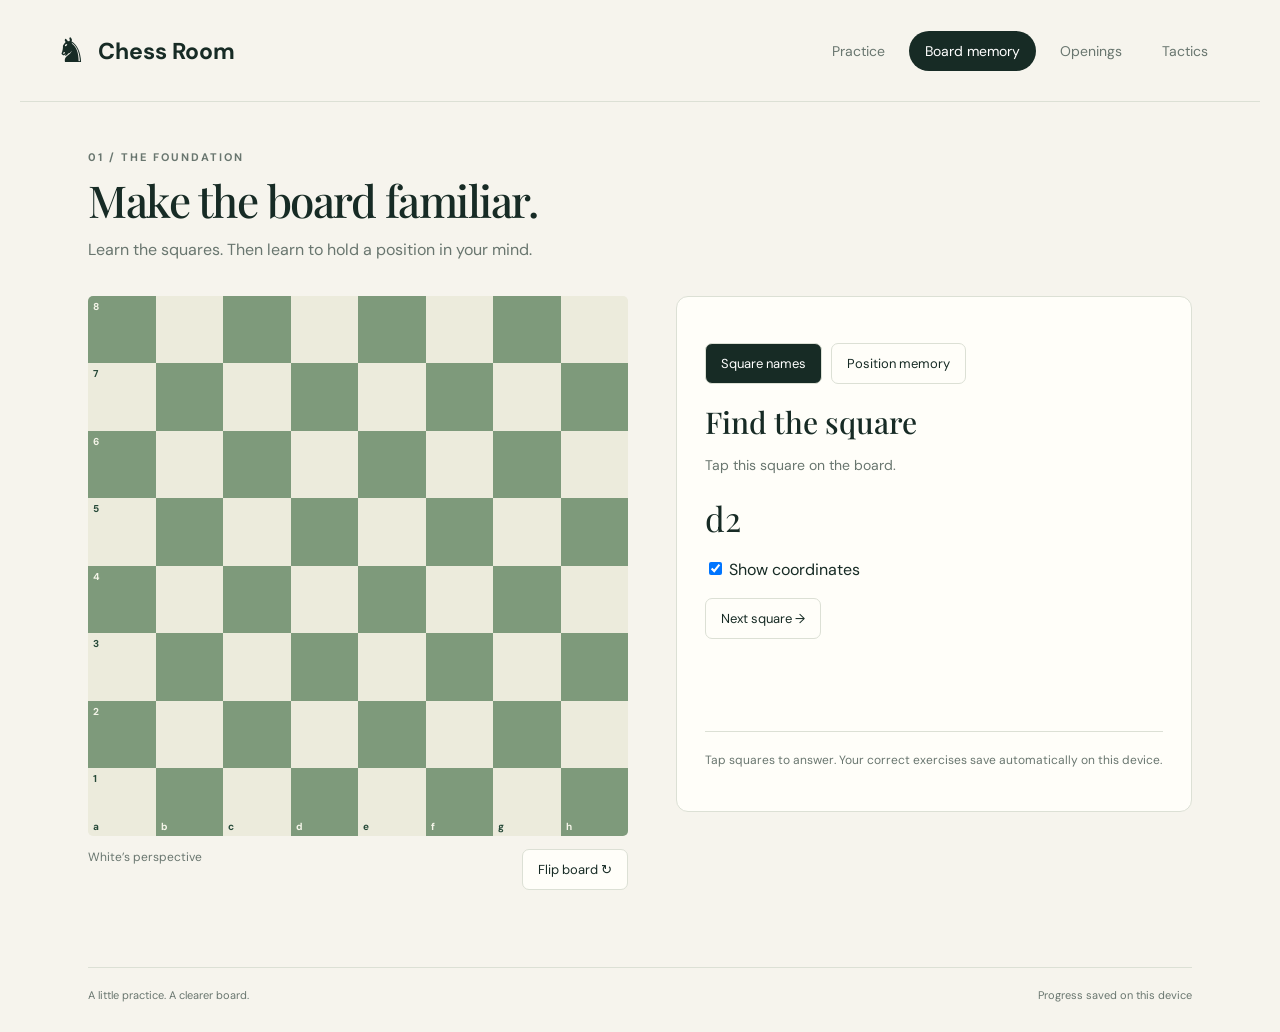
==== board.html @ 27b31d3d "Build mobile chess practice pages and Pages deployment" ====
<!doctype html>
<html lang="en"><head><meta charset="utf-8"><meta name="viewport" content="width=device-width,initial-scale=1"><meta name="theme-color" content="#172b25"><title>Board memory · Chess Room</title><link rel="stylesheet" href="styles.css"><script src="app.js" defer></script></head><body data-page="board"><div id="app"></div></body></html>
---- styles.css ----
@import url('https://fonts.googleapis.com/css2?family=DM+Sans:wght@400;500;600;700&family=Playfair+Display:wght@500;600&display=swap');
:root{--bg:#f6f4ed;--ink:#172b25;--muted:#69766f;--line:#dce0d5;--accent:#d4ee93;--white:#fffef9}*{box-sizing:border-box}body{margin:0;background:var(--bg);color:var(--ink);font-family:'DM Sans',system-ui,sans-serif}a{color:inherit;text-decoration:none}button,select{font:inherit}button,a,select{-webkit-tap-highlight-color:transparent}button{cursor:pointer}header{max-width:1240px;margin:auto;display:flex;align-items:center;justify-content:space-between;padding:28px 36px;border-bottom:1px solid var(--line);gap:20px}.brand{font-weight:700;font-size:23px;display:flex;align-items:center;gap:12px}.brand span{font-size:34px}nav{display:flex;gap:8px}nav a{font-size:14px;padding:11px 16px;border-radius:24px;color:var(--muted)}nav a.active{background:var(--ink);color:white}main{max-width:1168px;margin:0 auto;padding:48px 32px 64px}.eyebrow{font-size:11px;font-weight:700;letter-spacing:2px;text-transform:uppercase;color:var(--muted)}h1,h2,h3,p{margin-top:0}h1{font-family:'Playfair Display',Georgia,serif;font-weight:500;font-size:clamp(38px,5vw,62px);line-height:1.1;letter-spacing:-1.5px;margin-bottom:20px}h2{font-family:'Playfair Display',Georgia,serif;font-weight:500;font-size:30px}h3{font-size:20px}p{line-height:1.7;color:var(--muted)}.hero{display:grid;grid-template-columns:1.1fr 1fr;align-items:center;gap:64px;padding:20px 0 52px}.hero p{max-width:420px}.hero .board-wrap{max-width:390px;transform:rotate(-3deg);margin:auto;box-shadow:0 24px 60px #172b251a;border:12px solid var(--white);border-radius:8px}.pill{display:inline-flex;gap:7px;align-items:center;border:1px solid var(--line);border-radius:20px;padding:7px 12px;font-size:11px;color:var(--muted);margin-bottom:24px}.dot{width:6px;height:6px;background:#688f3c;border-radius:50%}.button,button.primary{display:inline-flex;justify-content:center;align-items:center;background:var(--ink);color:white;border:0;border-radius:8px;padding:14px 22px;font-weight:600;font-size:14px;gap:22px}.button:hover,button.primary:hover{background:#2c4c3e}.button.light{background:var(--accent);color:var(--ink)}.section-line{display:flex;align-items:center;justify-content:space-between;border-top:1px solid var(--line);padding-top:30px;margin-bottom:24px}.section-line h2{margin:0}.section-line span{font-size:12px;color:var(--muted)}.cards{display:grid;grid-template-columns:repeat(3,1fr);gap:20px}.card{border:1px solid var(--line);background:var(--white);padding:28px;border-radius:12px;display:flex;flex-direction:column}.card:hover{border-color:#93a483}.card .icon{font-size:32px;width:54px;height:54px;background:#edf0e5;border-radius:10px;display:grid;place-items:center;margin-bottom:24px}.card small{font-size:10px;text-transform:uppercase;letter-spacing:1.6px;color:var(--muted);margin-bottom:10px}.card p{font-size:14px;flex:1}.card .go{font-weight:600;font-size:13px;display:flex;justify-content:space-between;padding-top:20px;border-top:1px solid var(--line)}.stats{display:flex;gap:40px;padding:28px 0;margin-top:20px;font-size:12px;color:var(--muted)}.stats strong{font-size:25px;display:block;color:var(--ink);margin-bottom:3px}footer{max-width:1104px;margin:auto;padding:20px 0 30px;border-top:1px solid var(--line);font-size:11px;color:var(--muted);display:flex;justify-content:space-between;gap:16px}.practice-head{margin-bottom:32px}.practice-head h1{font-size:44px;margin:12px 0}.workspace{display:grid;grid-template-columns:minmax(280px,540px) 1fr;gap:48px;align-items:start}.board-wrap{width:100%;position:relative}.chessboard{display:grid;grid-template-columns:repeat(8,1fr);width:100%;aspect-ratio:1;border-radius:5px;overflow:hidden}.square{position:relative;border:0;border-radius:0;padding:0;background:#ecebdc;color:#264938;display:flex;align-items:center;justify-content:center;min-width:0;aspect-ratio:1}.square.dark{background:#7e9a7b}.square.selected{background:#e3c86e}.square.marked{box-shadow:inset 0 0 0 5px #e6be52}.square.correct{background:#b7dd70}.piece{font-family:'Segoe UI Symbol','DejaVu Sans',serif;font-size:clamp(24px,5vw,53px);line-height:1;color:#172b25}.piece.white{color:#fffef4;text-shadow:0 1px 1px #172b25,1px 0 #172b25,-1px 0 #172b25,0 -1px #172b25}.coord{position:absolute;font-size:10px;font-weight:700;left:5px;bottom:3px;color:#264938}.rank{top:4px;bottom:auto}.square.dark .coord{color:#f5f5e9}.square:focus-visible{outline:3px solid #f1aa26;outline-offset:-3px}.board-meta{display:flex;justify-content:space-between;margin:13px 0;font-size:12px;color:var(--muted)}.panel{background:var(--white);border:1px solid var(--line);border-radius:12px;padding:28px}.panel h2{margin-bottom:12px}.panel p{font-size:14px}.controls{display:flex;flex-wrap:wrap;gap:9px;margin:18px 0}.controls button,.secondary{border:1px solid var(--line);background:var(--white);border-radius:7px;padding:11px 15px;color:var(--ink);font-size:13px}.controls button.active{background:var(--ink);color:white}.field{display:block;font-size:12px;font-weight:600;margin:20px 0 8px}select{width:100%;border:1px solid var(--line);padding:12px;border-radius:7px;background:var(--white);color:var(--ink)}.prompt{font-family:'Playfair Display',Georgia,serif;font-size:34px;color:var(--ink);margin:18px 0}.feedback{min-height:52px;font-size:14px;line-height:1.6;margin:20px 0;color:var(--muted)}.feedback.success{color:#3d6c27}.moves{font-family:monospace;font-size:14px;line-height:2;background:#f0f2e8;padding:14px;border-radius:7px;margin:20px 0}.note{padding-top:18px;border-top:1px solid var(--line);font-size:12px!important}.palette{display:flex;gap:6px;flex-wrap:wrap}.palette button{width:42px;height:46px;border:1px solid var(--line);border-radius:5px;background:#eceddf;font-size:30px;font-family:'Segoe UI Symbol',serif}.palette button.active{outline:2px solid #496b3b}.palette button.white{color:white;text-shadow:1px 1px #172b25,-1px -1px #172b25}.hidden{visibility:hidden}button:disabled{opacity:.45;cursor:default}@media(min-width:1100px){.piece{font-size:52px}}@media(max-width:700px){header{padding:16px;display:block}.brand{font-size:21px;margin-bottom:16px}nav{justify-content:space-between;gap:2px}nav a{padding:10px 12px;font-size:12px}main{padding:30px 18px 40px}.hero{grid-template-columns:1fr;gap:28px;padding:0 0 40px}.hero .board-wrap{max-width:280px}.cards{grid-template-columns:1fr;gap:12px}.card{padding:22px}.card .icon{margin-bottom:16px}.workspace{grid-template-columns:1fr;gap:20px}.panel{padding:22px}.piece{font-size:clamp(28px,9vw,48px)}.practice-head h1{font-size:36px}.section-line{align-items:flex-start;gap:12px}.section-line span{max-width:110px;text-align:right}.stats{gap:26px}.coord{font-size:9px}footer{margin:0 18px}.hero h1{max-width:400px}}
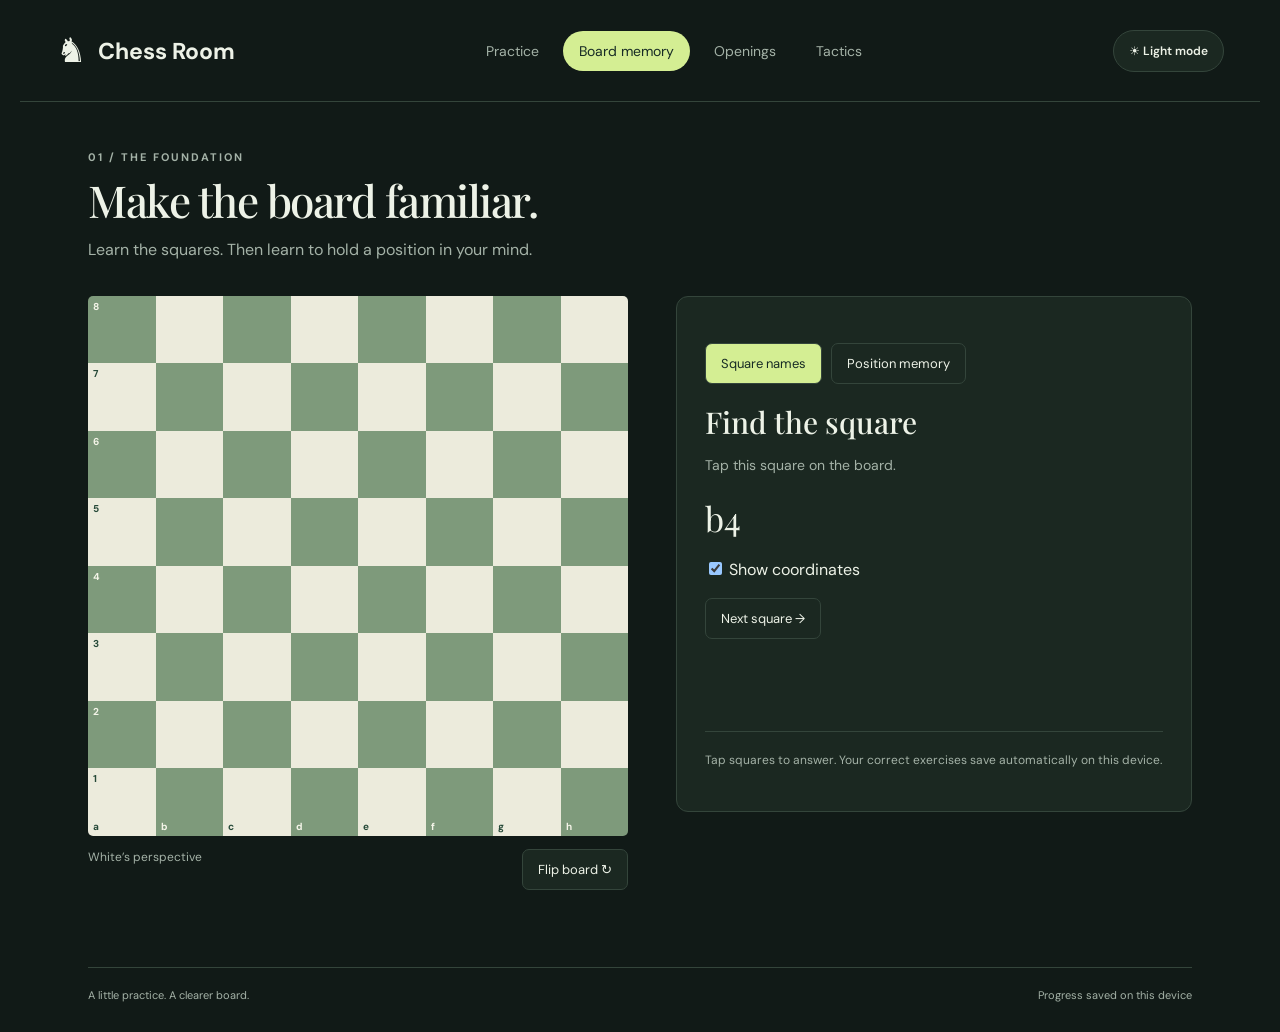
==== commit d453a4d4: "Default to dark mode with persistent theme toggle" ====
--- a/board.html
+++ b/board.html
@@ -1,2 +1,2 @@
 <!doctype html>
-<html lang="en"><head><meta charset="utf-8"><meta name="viewport" content="width=device-width,initial-scale=1"><meta name="theme-color" content="#172b25"><title>Board memory · Chess Room</title><link rel="stylesheet" href="styles.css"><script src="app.js" defer></script></head><body data-page="board"><div id="app"></div></body></html>
+<html lang="en"><head><meta charset="utf-8"><meta name="viewport" content="width=device-width,initial-scale=1"><meta name="theme-color" content="#172b25"><title>Board memory · Chess Room</title><script src="theme.js"></script><link rel="stylesheet" href="styles.css"><script src="app.js" defer></script></head><body data-page="board"><div id="app"></div></body></html>
--- a/styles.css
+++ b/styles.css
@@ -1,2 +1,15 @@
 @import url('https://fonts.googleapis.com/css2?family=DM+Sans:wght@400;500;600;700&family=Playfair+Display:wght@500;600&display=swap');
 :root{--bg:#f6f4ed;--ink:#172b25;--muted:#69766f;--line:#dce0d5;--accent:#d4ee93;--white:#fffef9}*{box-sizing:border-box}body{margin:0;background:var(--bg);color:var(--ink);font-family:'DM Sans',system-ui,sans-serif}a{color:inherit;text-decoration:none}button,select{font:inherit}button,a,select{-webkit-tap-highlight-color:transparent}button{cursor:pointer}header{max-width:1240px;margin:auto;display:flex;align-items:center;justify-content:space-between;padding:28px 36px;border-bottom:1px solid var(--line);gap:20px}.brand{font-weight:700;font-size:23px;display:flex;align-items:center;gap:12px}.brand span{font-size:34px}nav{display:flex;gap:8px}nav a{font-size:14px;padding:11px 16px;border-radius:24px;color:var(--muted)}nav a.active{background:var(--ink);color:white}main{max-width:1168px;margin:0 auto;padding:48px 32px 64px}.eyebrow{font-size:11px;font-weight:700;letter-spacing:2px;text-transform:uppercase;color:var(--muted)}h1,h2,h3,p{margin-top:0}h1{font-family:'Playfair Display',Georgia,serif;font-weight:500;font-size:clamp(38px,5vw,62px);line-height:1.1;letter-spacing:-1.5px;margin-bottom:20px}h2{font-family:'Playfair Display',Georgia,serif;font-weight:500;font-size:30px}h3{font-size:20px}p{line-height:1.7;color:var(--muted)}.hero{display:grid;grid-template-columns:1.1fr 1fr;align-items:center;gap:64px;padding:20px 0 52px}.hero p{max-width:420px}.hero .board-wrap{max-width:390px;transform:rotate(-3deg);margin:auto;box-shadow:0 24px 60px #172b251a;border:12px solid var(--white);border-radius:8px}.pill{display:inline-flex;gap:7px;align-items:center;border:1px solid var(--line);border-radius:20px;padding:7px 12px;font-size:11px;color:var(--muted);margin-bottom:24px}.dot{width:6px;height:6px;background:#688f3c;border-radius:50%}.button,button.primary{display:inline-flex;justify-content:center;align-items:center;background:var(--ink);color:white;border:0;border-radius:8px;padding:14px 22px;font-weight:600;font-size:14px;gap:22px}.button:hover,button.primary:hover{background:#2c4c3e}.button.light{background:var(--accent);color:var(--ink)}.section-line{display:flex;align-items:center;justify-content:space-between;border-top:1px solid var(--line);padding-top:30px;margin-bottom:24px}.section-line h2{margin:0}.section-line span{font-size:12px;color:var(--muted)}.cards{display:grid;grid-template-columns:repeat(3,1fr);gap:20px}.card{border:1px solid var(--line);background:var(--white);padding:28px;border-radius:12px;display:flex;flex-direction:column}.card:hover{border-color:#93a483}.card .icon{font-size:32px;width:54px;height:54px;background:#edf0e5;border-radius:10px;display:grid;place-items:center;margin-bottom:24px}.card small{font-size:10px;text-transform:uppercase;letter-spacing:1.6px;color:var(--muted);margin-bottom:10px}.card p{font-size:14px;flex:1}.card .go{font-weight:600;font-size:13px;display:flex;justify-content:space-between;padding-top:20px;border-top:1px solid var(--line)}.stats{display:flex;gap:40px;padding:28px 0;margin-top:20px;font-size:12px;color:var(--muted)}.stats strong{font-size:25px;display:block;color:var(--ink);margin-bottom:3px}footer{max-width:1104px;margin:auto;padding:20px 0 30px;border-top:1px solid var(--line);font-size:11px;color:var(--muted);display:flex;justify-content:space-between;gap:16px}.practice-head{margin-bottom:32px}.practice-head h1{font-size:44px;margin:12px 0}.workspace{display:grid;grid-template-columns:minmax(280px,540px) 1fr;gap:48px;align-items:start}.board-wrap{width:100%;position:relative}.chessboard{display:grid;grid-template-columns:repeat(8,1fr);width:100%;aspect-ratio:1;border-radius:5px;overflow:hidden}.square{position:relative;border:0;border-radius:0;padding:0;background:#ecebdc;color:#264938;display:flex;align-items:center;justify-content:center;min-width:0;aspect-ratio:1}.square.dark{background:#7e9a7b}.square.selected{background:#e3c86e}.square.marked{box-shadow:inset 0 0 0 5px #e6be52}.square.correct{background:#b7dd70}.piece{font-family:'Segoe UI Symbol','DejaVu Sans',serif;font-size:clamp(24px,5vw,53px);line-height:1;color:#172b25}.piece.white{color:#fffef4;text-shadow:0 1px 1px #172b25,1px 0 #172b25,-1px 0 #172b25,0 -1px #172b25}.coord{position:absolute;font-size:10px;font-weight:700;left:5px;bottom:3px;color:#264938}.rank{top:4px;bottom:auto}.square.dark .coord{color:#f5f5e9}.square:focus-visible{outline:3px solid #f1aa26;outline-offset:-3px}.board-meta{display:flex;justify-content:space-between;margin:13px 0;font-size:12px;color:var(--muted)}.panel{background:var(--white);border:1px solid var(--line);border-radius:12px;padding:28px}.panel h2{margin-bottom:12px}.panel p{font-size:14px}.controls{display:flex;flex-wrap:wrap;gap:9px;margin:18px 0}.controls button,.secondary{border:1px solid var(--line);background:var(--white);border-radius:7px;padding:11px 15px;color:var(--ink);font-size:13px}.controls button.active{background:var(--ink);color:white}.field{display:block;font-size:12px;font-weight:600;margin:20px 0 8px}select{width:100%;border:1px solid var(--line);padding:12px;border-radius:7px;background:var(--white);color:var(--ink)}.prompt{font-family:'Playfair Display',Georgia,serif;font-size:34px;color:var(--ink);margin:18px 0}.feedback{min-height:52px;font-size:14px;line-height:1.6;margin:20px 0;color:var(--muted)}.feedback.success{color:#3d6c27}.moves{font-family:monospace;font-size:14px;line-height:2;background:#f0f2e8;padding:14px;border-radius:7px;margin:20px 0}.note{padding-top:18px;border-top:1px solid var(--line);font-size:12px!important}.palette{display:flex;gap:6px;flex-wrap:wrap}.palette button{width:42px;height:46px;border:1px solid var(--line);border-radius:5px;background:#eceddf;font-size:30px;font-family:'Segoe UI Symbol',serif}.palette button.active{outline:2px solid #496b3b}.palette button.white{color:white;text-shadow:1px 1px #172b25,-1px -1px #172b25}.hidden{visibility:hidden}button:disabled{opacity:.45;cursor:default}@media(min-width:1100px){.piece{font-size:52px}}@media(max-width:700px){header{padding:16px;display:block}.brand{font-size:21px;margin-bottom:16px}nav{justify-content:space-between;gap:2px}nav a{padding:10px 12px;font-size:12px}main{padding:30px 18px 40px}.hero{grid-template-columns:1fr;gap:28px;padding:0 0 40px}.hero .board-wrap{max-width:280px}.cards{grid-template-columns:1fr;gap:12px}.card{padding:22px}.card .icon{margin-bottom:16px}.workspace{grid-template-columns:1fr;gap:20px}.panel{padding:22px}.piece{font-size:clamp(28px,9vw,48px)}.practice-head h1{font-size:36px}.section-line{align-items:flex-start;gap:12px}.section-line span{max-width:110px;text-align:right}.stats{gap:26px}.coord{font-size:9px}footer{margin:0 18px}.hero h1{max-width:400px}}
+/* Theme surfaces keep the chessboard's familiar green and cream squares. */
+:root{color-scheme:dark;--bg:#111a17;--ink:#edf2e7;--muted:#a4b2a7;--line:#34453b;--accent:#d4ee93;--white:#1b2821;--soft:#28382c;--action:#d4ee93;--action-ink:#172b25;--action-hover:#e0f5b2;--success:#b8df8c}
+:root[data-theme="light"]{color-scheme:light;--bg:#f6f4ed;--ink:#172b25;--muted:#69766f;--line:#dce0d5;--white:#fffef9;--soft:#edf0e5;--action:#172b25;--action-ink:#fff;--action-hover:#2c4c3e;--success:#3d6c27}
+nav a.active,.button,button.primary,.controls button.active{background:var(--action);color:var(--action-ink)}
+.button:hover,button.primary:hover{background:var(--action-hover)}
+.card .icon,.moves{background:var(--soft)}
+.feedback.success{color:var(--success)}
+.palette button{color:#172b25}
+.theme-toggle{flex-shrink:0;border:1px solid var(--line);border-radius:24px;background:var(--white);color:var(--ink);padding:11px 15px;font-size:12px;font-weight:600;min-height:42px}
+.theme-toggle:hover{background:var(--soft)}
+.theme-toggle:focus-visible,a:focus-visible,button:focus-visible,select:focus-visible{outline:2px solid var(--accent);outline-offset:3px}
+@media(max-width:850px) and (min-width:701px){header{flex-wrap:wrap}nav{order:3;width:100%;justify-content:center}}
+@media(max-width:700px){header{display:grid;grid-template-columns:1fr auto;gap:16px 8px}.brand{margin-bottom:0}nav{grid-column:1 / -1;grid-row:2}.theme-toggle{grid-column:2;grid-row:1;padding:10px 12px}}
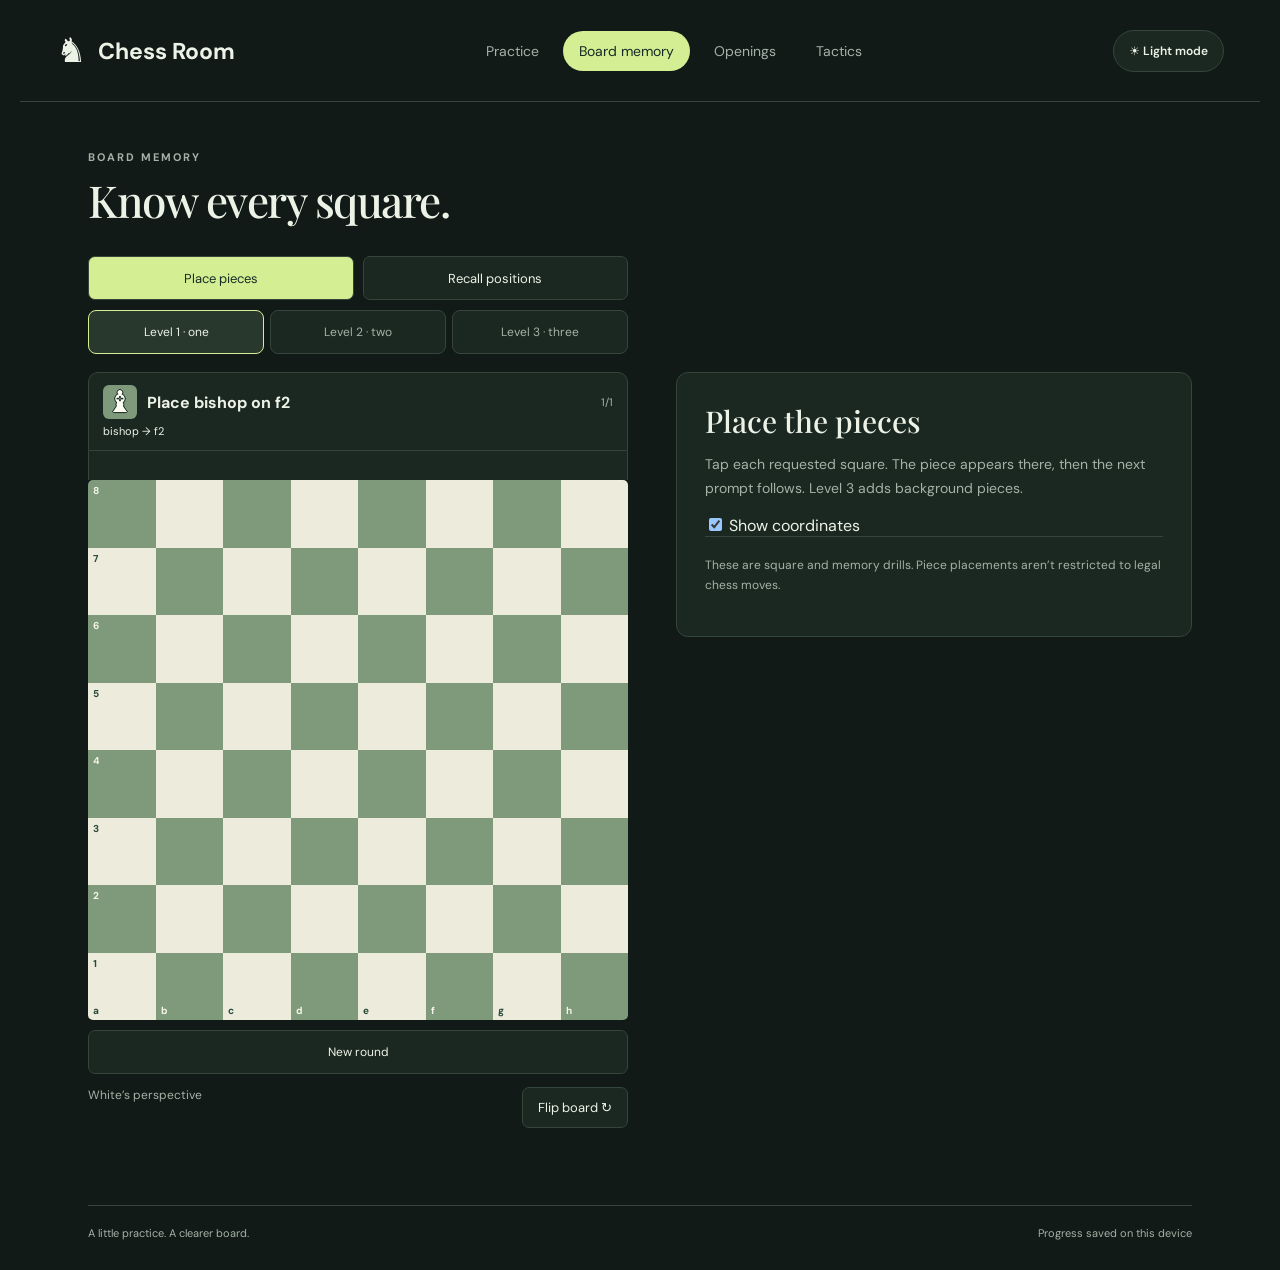
==== commit 12792ff5: "Make chess practice phone-first with leveled memory and side repertoires" ====
--- a/board.html
+++ b/board.html
@@ -1,2 +1,2 @@
 <!doctype html>
-<html lang="en"><head><meta charset="utf-8"><meta name="viewport" content="width=device-width,initial-scale=1"><meta name="theme-color" content="#172b25"><title>Board memory · Chess Room</title><script src="theme.js"></script><link rel="stylesheet" href="styles.css"><script src="app.js" defer></script></head><body data-page="board"><div id="app"></div></body></html>
+<html lang="en"><head><meta charset="utf-8"><meta name="viewport" content="width=device-width,initial-scale=1"><meta name="theme-color" content="#172b25"><title>Board memory · Chess Room</title><script src="theme.js?v=3"></script><link rel="stylesheet" href="styles.css?v=3"><script src="board-practice.js?v=3" defer></script><script src="app.js?v=3" defer></script></head><body data-page="board"><div id="app"></div></body></html>
--- a/styles.css
+++ b/styles.css
@@ -13,3 +13,42 @@
 .theme-toggle:focus-visible,a:focus-visible,button:focus-visible,select:focus-visible{outline:2px solid var(--accent);outline-offset:3px}
 @media(max-width:850px) and (min-width:701px){header{flex-wrap:wrap}nav{order:3;width:100%;justify-content:center}}
 @media(max-width:700px){header{display:grid;grid-template-columns:1fr auto;gap:16px 8px}.brand{margin-bottom:0}nav{grid-column:1 / -1;grid-row:2}.theme-toggle{grid-column:2;grid-row:1;padding:10px 12px}}
+/* Keep the question, answer controls, and board in one phone-sized practice area. */
+.practice-top{max-width:540px;margin-bottom:18px}
+.practice-top .controls{margin:0 0 10px;display:flex}
+.mode-controls button{flex:1;min-height:44px}
+.level-controls{display:flex;gap:6px}
+.level-controls button{flex:1;min-height:44px;border:1px solid var(--line);border-radius:8px;background:var(--white);color:var(--muted);padding:8px;font-size:12px}
+.level-controls button.active{background:var(--soft);color:var(--ink);border-color:var(--accent)}
+.board-task{min-height:65px;background:var(--white);padding:12px 14px;border:1px solid var(--line);border-radius:10px 10px 0 0;display:flex;flex-direction:column;justify-content:center;gap:5px;font-size:16px}
+.task-row{display:flex;align-items:center;gap:10px}
+.task-piece.piece{font-size:30px;background:#7e9a7b;border-radius:6px;min-width:34px;text-align:center;padding:2px}
+.step-count{font-size:11px;color:var(--muted);margin-left:auto;white-space:nowrap}
+.task-detail{font-size:12px;color:var(--muted);line-height:1.5}
+.target-list{display:flex;gap:10px;flex-wrap:wrap;font-size:11px;color:var(--muted)}
+.target-list .current{color:var(--ink)}.target-list .complete{color:var(--success)}
+.board-feedback{background:var(--white);padding:0 14px 9px;min-height:29px;color:var(--muted);font-size:12px;line-height:1.5;border-left:1px solid var(--line);border-right:1px solid var(--line)}
+.board-feedback.success{color:var(--success)}
+.board-actions{display:flex;gap:8px;margin-top:10px}
+.board-actions button{flex:1;min-height:44px;padding:10px 8px;font-size:12px}
+.board-task .palette{margin-top:3px}.board-task .palette button{min-width:44px;min-height:44px}.board-task .palette .eraser{font-size:22px}
+.sr-only{position:absolute;width:1px;height:1px;padding:0;overflow:hidden;clip:rect(0,0,0,0);white-space:nowrap;border:0}
+@media(max-width:700px){
+ body:not([data-page="home"]) header{padding:10px 14px;gap:8px}
+ body:not([data-page="home"]) .brand{font-size:18px}
+ body:not([data-page="home"]) .brand span{font-size:27px}
+ body:not([data-page="home"]) main{padding:16px 14px 32px}
+ .practice-head{margin-bottom:14px}.practice-head .eyebrow{display:none}.practice-head h1{font-family:'DM Sans',system-ui,sans-serif;font-size:22px;letter-spacing:-.4px;margin:0}.practice-head>p{display:none}
+ .practice-top{margin-bottom:12px}.practice-top .controls{margin-bottom:8px}
+ .workspace{gap:16px}.board-meta{margin:8px 0}.board-meta .secondary{min-height:36px;padding:7px 12px}
+ .board-task{padding:10px 12px;min-height:62px}.board-feedback{padding:0 12px 7px;min-height:26px}
+ .board-actions{margin-top:8px}.practice-help{padding:18px}.practice-help h2{font-size:23px}.practice-help p{margin-bottom:14px}
+ .opening-picker select{min-height:44px;padding:10px}
+ .task-row strong{font-size:15px}
+}
+@media(max-height:700px) and (max-width:700px){
+ body:not([data-page="home"]) .practice-head{display:none}
+ body:not([data-page="home"]) main{padding-top:10px}
+ .board-wrap{max-width:min(100%,calc(100svh - 320px));margin:0 auto}
+ body[data-page="openings"] .board-wrap{max-width:min(100%,calc(100svh - 310px))}
+}
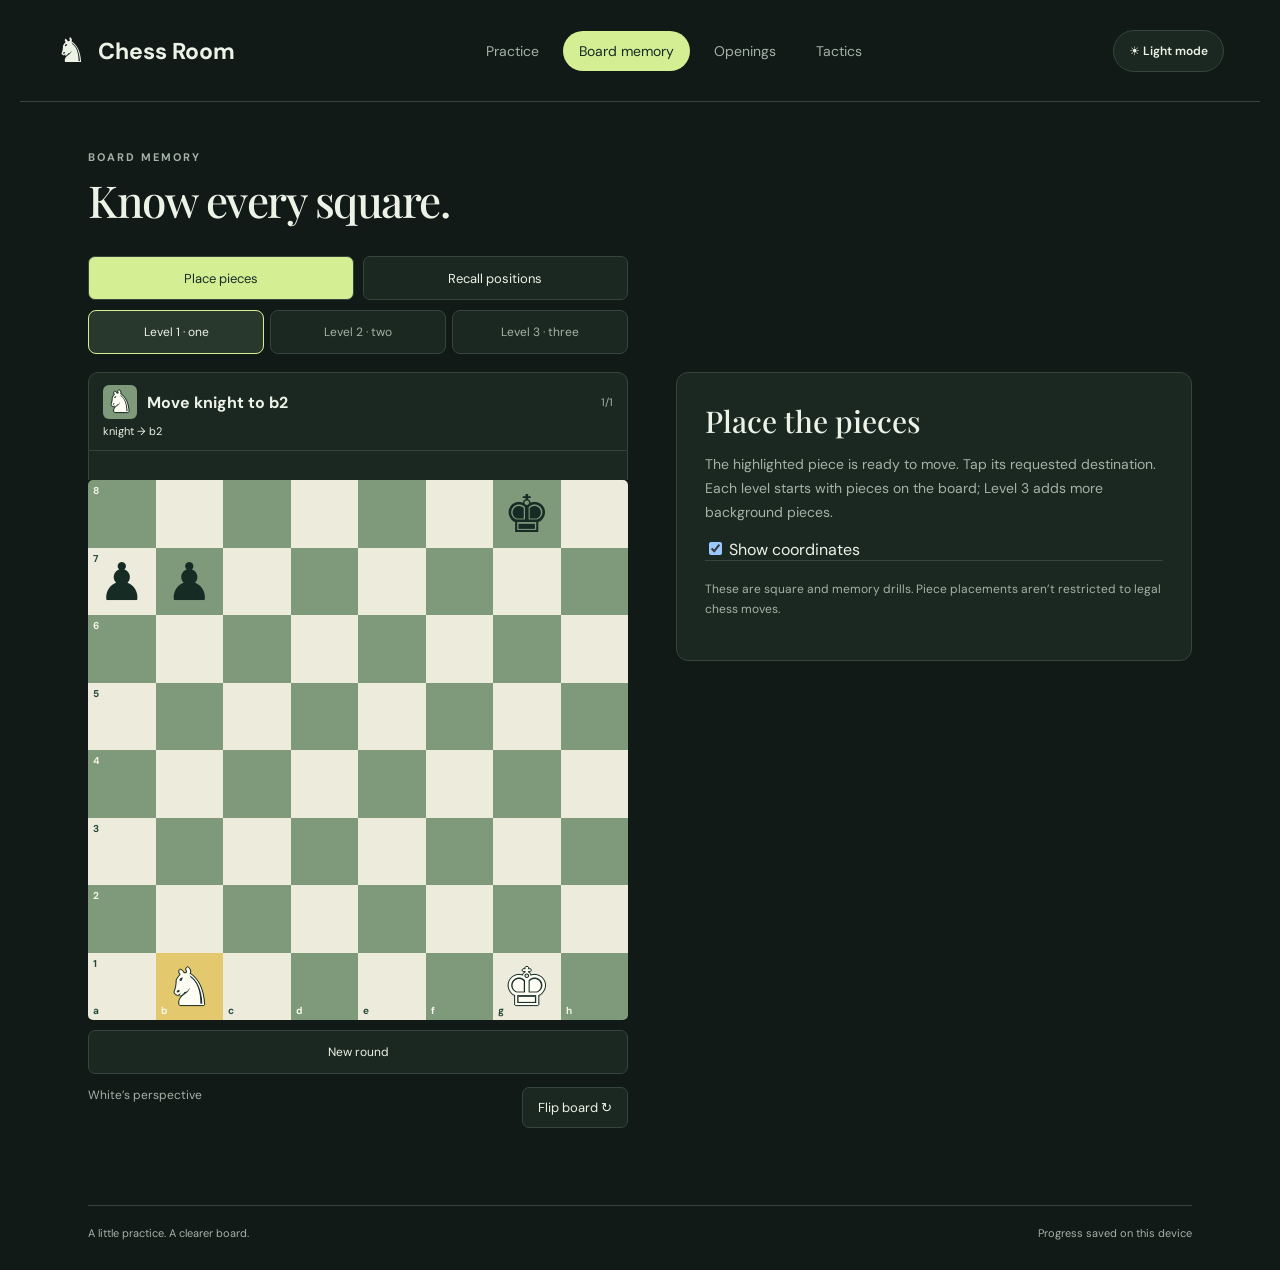
==== commit 9f55baa2: "Start every board drill with visible pieces" ====
--- a/board.html
+++ b/board.html
@@ -1,2 +1,2 @@
 <!doctype html>
-<html lang="en"><head><meta charset="utf-8"><meta name="viewport" content="width=device-width,initial-scale=1"><meta name="theme-color" content="#172b25"><title>Board memory · Chess Room</title><script src="theme.js?v=3"></script><link rel="stylesheet" href="styles.css?v=3"><script src="board-practice.js?v=3" defer></script><script src="app.js?v=3" defer></script></head><body data-page="board"><div id="app"></div></body></html>
+<html lang="en"><head><meta charset="utf-8"><meta name="viewport" content="width=device-width,initial-scale=1"><meta name="theme-color" content="#172b25"><title>Board memory · Chess Room</title><script src="theme.js?v=4"></script><link rel="stylesheet" href="styles.css?v=4"><script src="board-practice.js?v=4" defer></script><script src="app.js?v=4" defer></script></head><body data-page="board"><div id="app"></div></body></html>
